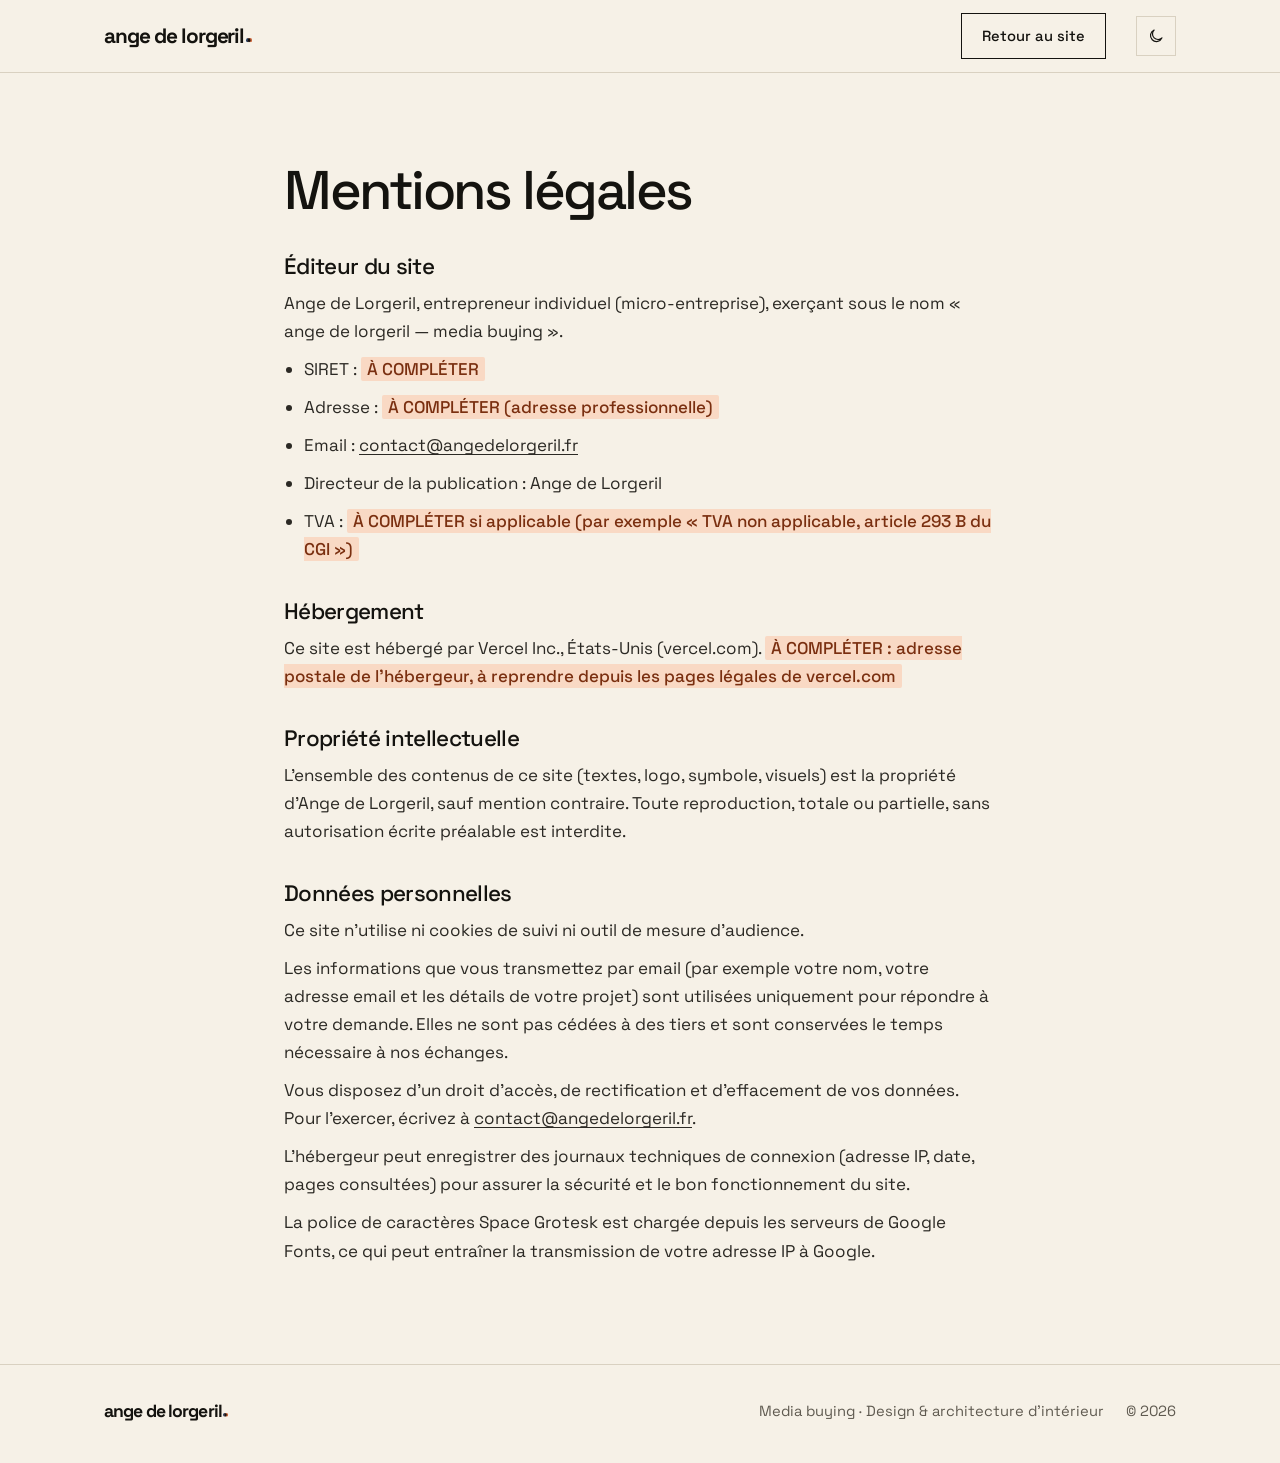
==== mentions-legales.html @ 45db8a2b "Add files via upload" ====
<!DOCTYPE html>
<html lang="fr">
<head>
<meta charset="UTF-8">
<meta name="viewport" content="width=device-width, initial-scale=1">
<title>Mentions légales — ange de lorgeril</title>
<meta name="description" content="Mentions légales du site ange de lorgeril — media buying.">
<meta name="robots" content="noindex">
<meta name="theme-color" content="#f6f1e7">

<link rel="icon" href="assets/favicon.svg" type="image/svg+xml">
<link rel="icon" href="assets/favicon-32.png" sizes="32x32" type="image/png">
<link rel="icon" href="assets/favicon.ico" sizes="any">
<link rel="apple-touch-icon" href="assets/apple-touch-icon.png">

<link rel="preconnect" href="https://fonts.googleapis.com">
<link rel="preconnect" href="https://fonts.gstatic.com" crossorigin>
<link href="https://fonts.googleapis.com/css2?family=Space+Grotesk:wght@300;400;500;700&display=swap" rel="stylesheet">
<script>
(function(){try{var t=localStorage.getItem('theme');if(t!=='dark'&&t!=='light'){t=window.matchMedia&&matchMedia('(prefers-color-scheme: dark)').matches?'dark':'light'}document.documentElement.setAttribute('data-theme',t);var m=document.querySelector('meta[name=theme-color]');if(m)m.setAttribute('content',t==='dark'?'#14130f':'#f6f1e7')}catch(e){}})();
</script>
<link rel="stylesheet" href="style.css">
</head>
<body>

<svg width="0" height="0" style="position:absolute" aria-hidden="true" focusable="false">
  <symbol id="mk" viewBox="8 20 84 60">
    <circle cx="38" cy="50" r="30" fill="var(--a)"/>
    <circle cx="62" cy="50" r="30" fill="var(--b)"/>
    <path d="M50,22.505 A30,30 0 0 1 50,77.495 A30,30 0 0 1 50,22.505 Z" fill="var(--lens)"/>
  </symbol>
</svg>

<header class="top">
  <div class="wrap">
    <a class="wm" href="index.html" aria-label="ange de lorgeril, retour à l'accueil">ange de lorgeril<svg class="g" aria-hidden="true"><use href="#mk"/></svg></a>
    <nav><a class="btn ghost" href="index.html">Retour au site</a>      <button class="theme" type="button" id="theme-toggle" aria-label="Passer en mode sombre" title="Mode clair / sombre">
        <svg class="moon" viewBox="0 0 24 24" width="18" height="18" fill="none" stroke="currentColor" stroke-width="1.6" stroke-linecap="round" stroke-linejoin="round" aria-hidden="true"><path d="M20 14.5A8 8 0 1 1 9.5 4a6.5 6.5 0 0 0 10.5 10.5z"/></svg>
        <svg class="sun" viewBox="0 0 24 24" width="18" height="18" fill="none" stroke="currentColor" stroke-width="1.6" stroke-linecap="round" aria-hidden="true"><circle cx="12" cy="12" r="4"/><path d="M12 2v2M12 20v2M2 12h2M20 12h2M4.9 4.9l1.4 1.4M17.7 17.7l1.4 1.4M4.9 19.1l1.4-1.4M17.7 6.3l1.4-1.4"/></svg>
      </button>
    </nav>
  </div>
</header>

<!-- Les passages surlignés (classe "todo") sont à compléter : voir A-COMPLETER.md.
     Ce texte est un modèle de départ : faites-le relire avant publication. -->
<main class="legal">
  <div class="wrap">
    <h1>Mentions légales</h1>

    <h2>Éditeur du site</h2>
    <p>Ange de Lorgeril, entrepreneur individuel (micro-entreprise), exerçant sous le nom « ange de lorgeril — media buying ».</p>
    <ul>
      <li>SIRET : <span class="todo">À COMPLÉTER</span></li>
      <li>Adresse : <span class="todo">À COMPLÉTER (adresse professionnelle)</span></li>
      <li>Email : <a href="mailto:contact@angedelorgeril.fr">contact@angedelorgeril.fr</a></li>
      <li>Directeur de la publication : Ange de Lorgeril</li>
      <li>TVA : <span class="todo">À COMPLÉTER si applicable (par exemple « TVA non applicable, article 293 B du CGI »)</span></li>
    </ul>

    <h2>Hébergement</h2>
    <p>Ce site est hébergé par Vercel Inc., États-Unis (vercel.com). <span class="todo">À COMPLÉTER : adresse postale de l'hébergeur, à reprendre depuis les pages légales de vercel.com</span></p>

    <h2>Propriété intellectuelle</h2>
    <p>L'ensemble des contenus de ce site (textes, logo, symbole, visuels) est la propriété d'Ange de Lorgeril, sauf mention contraire. Toute reproduction, totale ou partielle, sans autorisation écrite préalable est interdite.</p>

    <h2>Données personnelles</h2>
    <p>Ce site n'utilise ni cookies de suivi ni outil de mesure d'audience.</p>
    <p>Les informations que vous transmettez par email (par exemple votre nom, votre adresse email et les détails de votre projet) sont utilisées uniquement pour répondre à votre demande. Elles ne sont pas cédées à des tiers et sont conservées le temps nécessaire à nos échanges.</p>
    <p>Vous disposez d'un droit d'accès, de rectification et d'effacement de vos données. Pour l'exercer, écrivez à <a href="mailto:contact@angedelorgeril.fr">contact@angedelorgeril.fr</a>.</p>
    <p>L'hébergeur peut enregistrer des journaux techniques de connexion (adresse IP, date, pages consultées) pour assurer la sécurité et le bon fonctionnement du site.</p>
    <!-- À SUPPRIMER une fois la police hébergée localement (voir A-COMPLETER.md) : -->
    <p>La police de caractères Space Grotesk est chargée depuis les serveurs de Google Fonts, ce qui peut entraîner la transmission de votre adresse IP à Google.</p>
  </div>
</main>

<footer class="bottom">
  <div class="wrap">
    <a class="wm" href="index.html">ange de lorgeril<svg class="g" aria-hidden="true"><use href="#mk"/></svg></a>
    <ul>
      <li>Media buying · Design &amp; architecture d'intérieur</li>
      <li>© <span id="annee">2026</span></li>
    </ul>
  </div>
</footer>
<script>document.getElementById('annee').textContent = new Date().getFullYear();

  // Interrupteur clair / sombre
  (function () {
    var b = document.getElementById('theme-toggle');
    if (!b) return;
    var root = document.documentElement;
    function sync() {
      var dark = root.getAttribute('data-theme') === 'dark';
      b.setAttribute('aria-label', dark ? 'Passer en mode clair' : 'Passer en mode sombre');
      var m = document.querySelector('meta[name=theme-color]');
      if (m) m.setAttribute('content', dark ? '#14130f' : '#f6f1e7');
    }
    sync();
    b.addEventListener('click', function () {
      var next = root.getAttribute('data-theme') === 'dark' ? 'light' : 'dark';
      root.setAttribute('data-theme', next);
      try { localStorage.setItem('theme', next); } catch (e) {}
      sync();
    });
  })();
</script>
</body>
</html>
---- style.css ----
/* ange de lorgeril — media buying
   Charte : crème / noir encre, bleu encre + terracotta en touches, Space Grotesk */

:root{
  --ink:#14130f;
  --paper:#f6f1e7;
  --white:#ffffff;
  --a:#1d3557;          /* bleu encre : casquette media buyer */
  --b:#c8643b;          /* terracotta : casquette designer */
  --lens:#14130f;       /* zone commune des deux cercles */
  --stone:#5f5a50;      /* texte secondaire (contraste suffisant sur crème) */
  --line:#d9d1c1;
  --max:1120px;
}
.dark{--a:#86a9de;--lens:#f6f1e7}

*{box-sizing:border-box;margin:0;padding:0}
html{scroll-behavior:smooth;-webkit-text-size-adjust:100%}
body{
  font-family:'Space Grotesk',system-ui,-apple-system,'Segoe UI',sans-serif;
  background:var(--paper);color:var(--ink);
  font-size:1.0625rem;line-height:1.65;font-weight:400;
  -webkit-font-smoothing:antialiased;
}
a{color:inherit}
img,svg{display:block;max-width:100%}
.wrap{max-width:var(--max);margin:0 auto;padding:0 24px}

:focus-visible{outline:2px solid var(--b);outline-offset:3px}
.skip{position:absolute;left:-999px;top:8px;background:var(--ink);color:var(--paper);padding:10px 16px;z-index:100}
.skip:focus{left:8px}

/* ---------- Titres & signature (le point focal) ---------- */
h1,h2,h3{font-weight:500;letter-spacing:-.045em;line-height:1.02}
.g{display:inline-block;vertical-align:baseline;width:.26em;height:.185em;margin-left:.07em}
.wm{font-weight:700;letter-spacing:-.05em;line-height:1;text-transform:lowercase;white-space:nowrap;text-decoration:none}
.wm .g{width:.3em;height:.21em;margin-left:.08em}
.kicker{font-size:.78rem;text-transform:uppercase;letter-spacing:.2em;font-weight:500;color:var(--stone);margin-bottom:18px}
h1,h2{text-wrap:balance}
h2{font-size:clamp(2rem,4.4vw,3.2rem);margin-bottom:22px;max-width:760px}
.lead{font-size:clamp(1.1rem,1.6vw,1.3rem);line-height:1.55;max-width:560px}

/* ---------- Boutons ---------- */
.btn{
  display:inline-flex;align-items:center;gap:10px;
  padding:15px 28px;border:1.5px solid var(--ink);
  background:var(--ink);color:var(--paper);
  font:inherit;font-weight:500;font-size:1rem;text-decoration:none;
  transition:background .2s,color .2s,border-color .2s;
}
.btn:hover{background:var(--a);border-color:var(--a)}
.btn.ghost{background:transparent;color:var(--ink)}
.btn.ghost:hover{background:var(--ink);color:var(--paper);border-color:var(--ink)}
.dark .btn{background:var(--paper);color:var(--ink);border-color:var(--paper)}
.dark .btn:hover{background:var(--white);border-color:var(--white)}
.dark .btn.ghost{background:transparent;color:var(--paper)}
.dark .btn.ghost:hover{background:var(--paper);color:var(--ink)}
.btns{display:flex;gap:14px;flex-wrap:wrap}

/* ---------- En-tête ---------- */
header.top{position:sticky;top:0;z-index:50;background:rgba(246,241,231,.94);backdrop-filter:blur(8px);border-bottom:1px solid var(--line)}
header.top .wrap{display:flex;align-items:center;justify-content:space-between;height:72px;gap:20px}
header.top .wm{font-size:1.3rem}
header.top nav{display:flex;align-items:center;gap:30px;font-size:.95rem}
header.top nav a{text-decoration:none}
header.top nav a:not(.btn):hover{text-decoration:underline;text-underline-offset:6px;text-decoration-thickness:1.5px}
header.top .btn{padding:10px 20px;font-size:.92rem}

/* ---------- Accroche ---------- */
.hero{position:relative;overflow:hidden;padding:clamp(56px,9vw,120px) 0 clamp(64px,9vw,120px)}
.hero .wrap{display:grid;grid-template-columns:1.15fr .85fr;gap:48px;align-items:center;position:relative}
.hero h1{font-size:clamp(2.7rem,7.2vw,5.6rem);margin-bottom:28px}
.hero .lead{margin-bottom:36px}
.hero .sub{font-weight:500;font-size:clamp(1.15rem,2vw,1.5rem);letter-spacing:-.02em;margin-bottom:14px;max-width:560px}
.art{position:relative;aspect-ratio:1;display:flex;align-items:center;justify-content:center}
.art::before{
  content:"";position:absolute;inset:-6%;
  background-image:radial-gradient(circle,rgba(20,19,15,.34) 1.5px,transparent 1.8px);
  background-size:20px 20px;
  -webkit-mask-image:radial-gradient(circle at 55% 50%,#000 0,transparent 68%);
          mask-image:radial-gradient(circle at 55% 50%,#000 0,transparent 68%);
}
.art svg{position:relative;width:100%;height:auto}

/* ---------- Sections ---------- */
section{padding:clamp(64px,9vw,112px) 0;border-top:1px solid var(--line)}
section.dark{background:var(--ink);color:var(--paper);border-top:none}

/* Pour qui */
.who{display:grid;grid-template-columns:repeat(3,1fr);gap:28px;margin-top:44px}
.who article{border-top:2px solid var(--ink);padding-top:20px}
.who h3{font-size:1.45rem;margin-bottom:10px}
.who p{color:var(--stone);font-size:1rem}

/* Services */
.svc{margin-top:44px;border-top:2px solid var(--ink)}
.row{display:grid;grid-template-columns:90px .9fr 1.5fr;gap:28px;padding:34px 0;border-bottom:1px solid var(--line);align-items:baseline;transition:background .2s}
.row .n{font-size:1.1rem;font-weight:500;color:var(--b)}
.row h3{font-size:clamp(1.6rem,2.8vw,2.2rem)}
.row p{color:var(--stone);max-width:520px}

/* Méthode */
.steps{display:grid;grid-template-columns:repeat(4,1fr);gap:28px;margin-top:44px}
.step{border-top:2px solid var(--ink);padding-top:18px}
.step .n{display:block;font-size:2.6rem;font-weight:500;letter-spacing:-.05em;color:var(--b);line-height:1;margin-bottom:14px}
.step h3{font-size:1.3rem;margin-bottom:8px}
.step p{font-size:.97rem;color:var(--stone)}

/* À propos */
.about{background:#efe8d9}
.about .wrap{display:grid;grid-template-columns:.9fr 1.1fr;gap:72px;align-items:start}
.about .mark{width:min(260px,70%);margin-top:34px}
.about p{margin-bottom:18px;max-width:560px}
.values{display:grid;grid-template-columns:1fr 1fr;border-top:1px solid var(--ink);margin-top:30px}
.values div{padding:14px 0;border-bottom:1px solid var(--line);font-weight:500}
.values div:nth-child(odd){padding-right:16px}

/* Réalisations */
.soon{margin-top:34px;border:1.5px dashed var(--stone);padding:34px 30px;max-width:640px}
.soon p{color:var(--stone)}

/* FAQ */
.faq{margin-top:34px;max-width:820px;border-top:2px solid var(--ink)}
.faq details{border-bottom:1px solid var(--line)}
.faq summary{list-style:none;cursor:pointer;padding:22px 40px 22px 0;font-weight:500;font-size:1.15rem;letter-spacing:-.02em;position:relative}
.faq summary::-webkit-details-marker{display:none}
.faq summary::after{content:"+";position:absolute;right:4px;top:18px;font-size:1.6rem;font-weight:400;color:var(--b);transition:transform .2s}
.faq details[open] summary::after{transform:rotate(45deg)}
.faq details p{padding:0 40px 24px 0;color:var(--stone);max-width:680px}

/* Contact */
.contact{position:relative;overflow:hidden}
.contact::before{
  content:"";position:absolute;right:-6%;top:-10%;width:60%;height:120%;
  background-image:radial-gradient(circle,rgba(246,241,231,.26) 1.5px,transparent 1.8px);
  background-size:22px 22px;
  -webkit-mask-image:radial-gradient(circle at 70% 50%,#000 0,transparent 66%);
          mask-image:radial-gradient(circle at 70% 50%,#000 0,transparent 66%);
}
.contact .wrap{position:relative}
.contact h2{font-size:clamp(2.4rem,6vw,4.6rem);max-width:820px}
.contact .lead{margin-bottom:34px;color:#d8d2c4}
.contact .mail{margin-top:26px;font-size:1rem;color:#d8d2c4}
.contact .mail a{color:var(--paper)}

/* Pied de page */
footer.bottom{padding:34px 0 40px;font-size:.92rem;color:var(--stone);border-top:1px solid var(--line)}
footer.bottom .wrap{display:flex;justify-content:space-between;align-items:center;gap:18px;flex-wrap:wrap}
footer.bottom .wm{font-size:1.1rem;color:var(--ink)}
footer.bottom ul{display:flex;gap:22px;list-style:none;flex-wrap:wrap}
footer.bottom a{text-decoration:none}
footer.bottom a:hover{text-decoration:underline;text-underline-offset:4px}
.dark.contact + footer.bottom{border-top:none}

/* Apparition douce (uniquement si JavaScript actif) */
.js .rv{opacity:0;transform:translateY(16px);transition:opacity .7s ease,transform .7s ease}
.js .rv.in{opacity:1;transform:none}
@media (prefers-reduced-motion:reduce){
  html{scroll-behavior:auto}
  .js .rv{opacity:1;transform:none;transition:none}
}

/* ---------- Page mentions légales ---------- */
.legal{padding:clamp(48px,7vw,96px) 0}
.legal .wrap{max-width:760px}
.legal h1{font-size:clamp(2.2rem,5vw,3.4rem);margin-bottom:34px}
.legal h2{font-size:1.4rem;margin:38px 0 10px;letter-spacing:-.03em}
.legal p,.legal li{color:#2b2924;margin-bottom:10px}
.legal ul{margin:0 0 10px 20px}
.legal a{text-underline-offset:3px}
.todo{background:#f9d9c4;color:#7a2f10;padding:1px 6px;border-radius:2px;font-weight:500}

/* ---------- Mobile ---------- */
@media (max-width:900px){
  header.top nav a:not(.btn){display:none}
  .hero .wrap{grid-template-columns:1fr;gap:20px}
  .art{max-width:420px;order:-1;margin:0 auto 6px}
  .who,.steps{grid-template-columns:1fr 1fr}
  .row{grid-template-columns:56px 1fr;gap:6px 16px}
  .row p{grid-column:2}
  .about .wrap{grid-template-columns:1fr;gap:20px}
  .about .mark{display:none}
}
@media (max-width:600px){
  .contact::before{opacity:.45}
  .wrap{padding:0 20px}
  .who,.steps{grid-template-columns:1fr}
  .btn{width:100%;justify-content:center}
  header.top .btn{width:auto}
  .values{grid-template-columns:1fr}
  .values div:nth-child(odd){padding-right:0}
  footer.bottom .wrap{flex-direction:column;align-items:flex-start}
}

/* =====================================================
   VERSION SOMBRE — activée par <html data-theme="dark">
   Fond noir encre, texte crème, bleu clair + terracotta,
   zone commune des cercles en crème (comme le logo sur fond sombre)
   ===================================================== */
html[data-theme="dark"]{
  --ink:#f6f1e7;        /* texte (crème) */
  --paper:#14130f;      /* fond (noir encre) */
  --white:#1c1b17;
  --a:#86a9de;          /* bleu encre éclairci pour le fond sombre */
  --lens:#f6f1e7;
  --stone:#b2ac9f;
  --line:#34322c;
  color-scheme:dark;
}
html[data-theme="dark"] header.top{background:rgba(20,19,15,.92)}
html[data-theme="dark"] .art::before{background-image:radial-gradient(circle,rgba(246,241,231,.30) 1.5px,transparent 1.8px)}
html[data-theme="dark"] .about{background:#1b1a16}
html[data-theme="dark"] .btn:hover{color:#14130f}
html[data-theme="dark"] .btn.ghost:hover{color:#14130f}
/* Bloc contact : légèrement relevé, boutons identiques au reste du site */
html[data-theme="dark"] section.dark{background:#1b1a16;color:var(--ink);border-top:1px solid var(--line)}
html[data-theme="dark"] .dark .btn{background:var(--ink);color:#14130f;border-color:var(--ink)}
html[data-theme="dark"] .dark .btn:hover{background:var(--a);border-color:var(--a);color:#14130f}
html[data-theme="dark"] .dark .btn.ghost{background:transparent;color:var(--ink)}
html[data-theme="dark"] .dark .btn.ghost:hover{background:var(--ink);color:#14130f;border-color:var(--ink)}
html[data-theme="dark"] .contact .mail a{color:var(--ink)}
html[data-theme="dark"] .legal p,
html[data-theme="dark"] .legal li{color:#ddd7ca}
html[data-theme="dark"] footer.bottom{border-top:1px solid var(--line)}

/* Interrupteur clair / sombre */
.theme{width:40px;height:40px;padding:0;display:inline-flex;align-items:center;justify-content:center;background:transparent;color:var(--ink);border:1px solid var(--line);cursor:pointer;flex:none;transition:border-color .2s,background .2s}
.theme:hover{border-color:var(--ink)}
.theme:focus-visible{outline:2px solid var(--b);outline-offset:3px}
.theme .sun{display:none}
html[data-theme="dark"] .theme .moon{display:none}
html[data-theme="dark"] .theme .sun{display:block}
body{transition:background-color .25s,color .25s}
@media (prefers-reduced-motion:reduce){body{transition:none}}
header.top .btn{white-space:nowrap}
@media (max-width:600px){
  header.top .wrap{gap:12px}
  header.top nav{gap:10px}
  header.top .btn{padding:10px 14px;font-size:.88rem}
  .theme{width:38px;height:38px}
}

/* Formule */
.offer{display:grid;grid-template-columns:1.15fr 1fr;border:1px solid var(--line);background:var(--white);margin-top:40px}
.offer>div{padding:36px}
.offer>div+div{border-left:1px solid var(--line)}
.offer h3{font-size:1.15rem;font-weight:500;margin:0 0 18px}
.offer ul{list-style:none;margin:0;padding:0;display:grid;gap:12px}
.offer li{position:relative;padding-left:22px;color:var(--stone);line-height:1.5}
.offer li::before{content:"";position:absolute;left:0;top:.55em;width:8px;height:8px;border-radius:50%;background:var(--b)}
.offer .launch{grid-column:1/-1;border-left:0;border-top:1px solid var(--line);display:flex;flex-direction:column;align-items:flex-start;gap:16px}
.offer .launch p{margin:0}
.offer .launch .note{font-size:.92rem;color:var(--stone)}
.offer .launch .note a{color:var(--ink)}
@media (max-width:900px){
  .offer{grid-template-columns:1fr}
  .offer>div+div{border-left:0;border-top:1px solid var(--line)}
  .offer>div{padding:28px 22px}
}
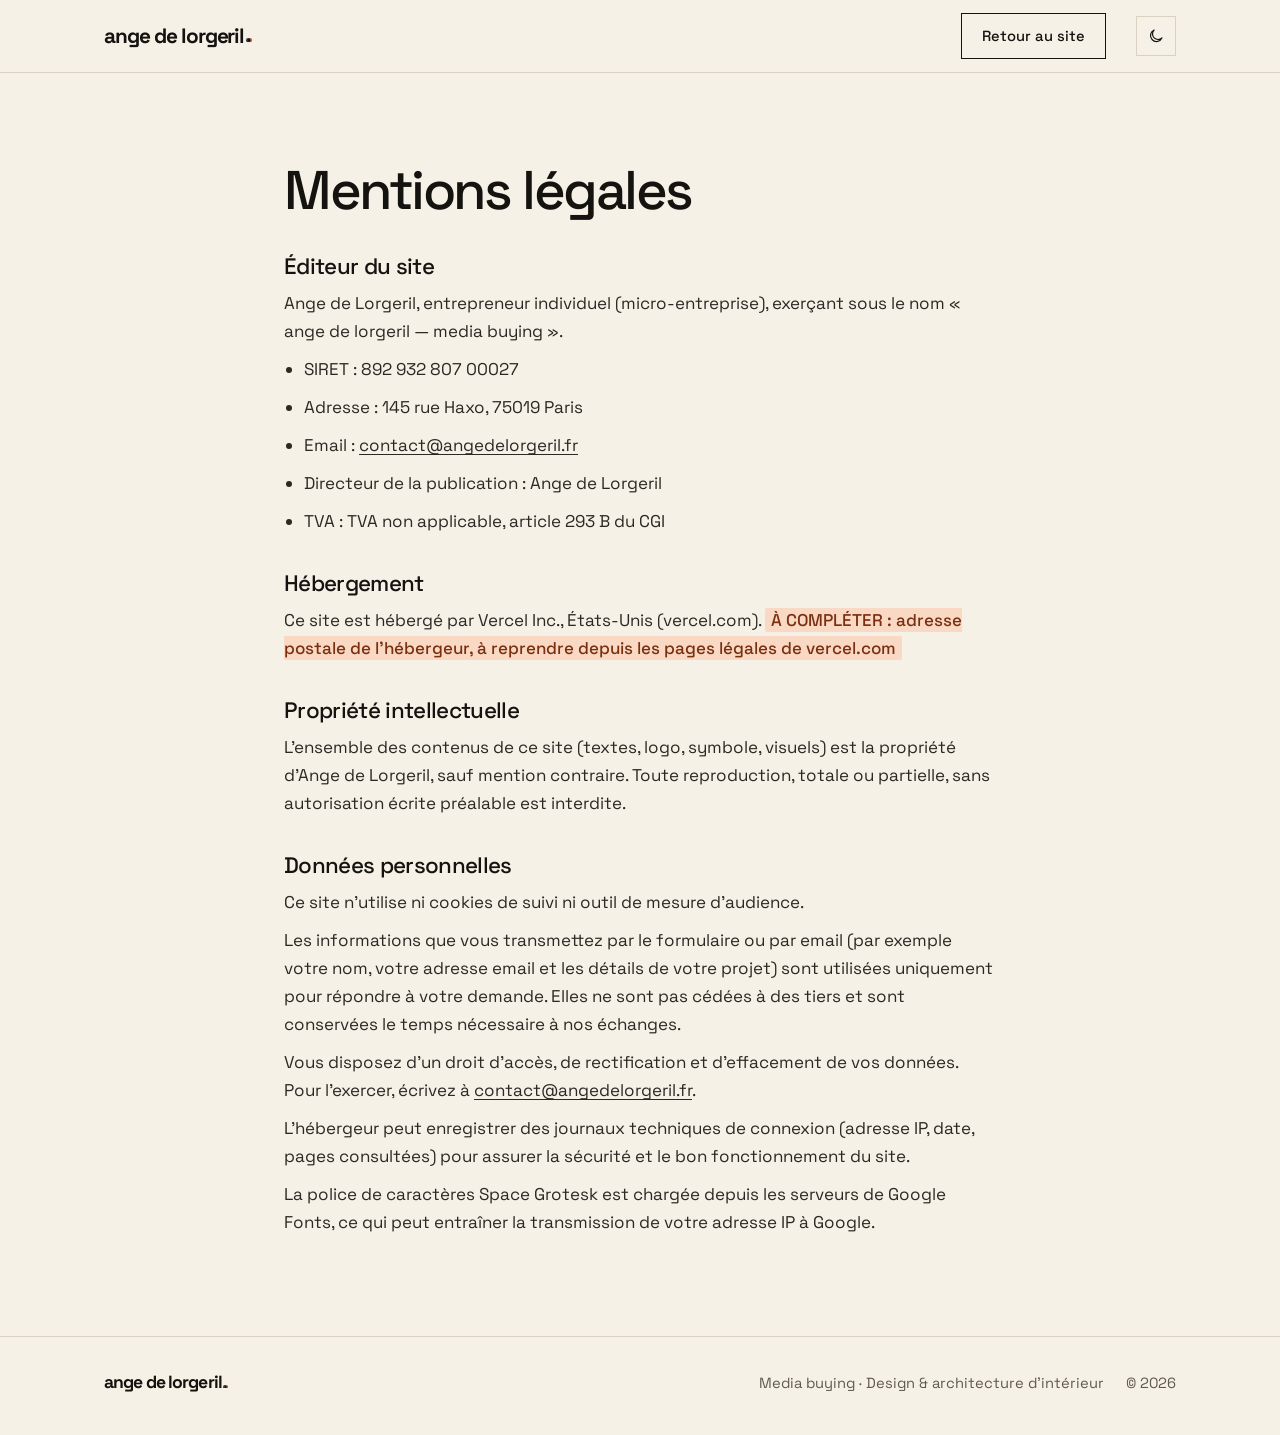
==== commit 276bb3c6: "Add files via upload" ====
--- a/mentions-legales.html
+++ b/mentions-legales.html
@@ -51,11 +51,11 @@
     <h2>Éditeur du site</h2>
     <p>Ange de Lorgeril, entrepreneur individuel (micro-entreprise), exerçant sous le nom « ange de lorgeril — media buying ».</p>
     <ul>
-      <li>SIRET : <span class="todo">À COMPLÉTER</span></li>
-      <li>Adresse : <span class="todo">À COMPLÉTER (adresse professionnelle)</span></li>
+      <li>SIRET : 892 932 807 00027</li>
+      <li>Adresse : 145 rue Haxo, 75019 Paris</li>
       <li>Email : <a href="mailto:contact@angedelorgeril.fr">contact@angedelorgeril.fr</a></li>
       <li>Directeur de la publication : Ange de Lorgeril</li>
-      <li>TVA : <span class="todo">À COMPLÉTER si applicable (par exemple « TVA non applicable, article 293 B du CGI »)</span></li>
+      <li>TVA : TVA non applicable, article 293 B du CGI</li>
     </ul>
 
     <h2>Hébergement</h2>
@@ -66,7 +66,7 @@
 
     <h2>Données personnelles</h2>
     <p>Ce site n'utilise ni cookies de suivi ni outil de mesure d'audience.</p>
-    <p>Les informations que vous transmettez par email (par exemple votre nom, votre adresse email et les détails de votre projet) sont utilisées uniquement pour répondre à votre demande. Elles ne sont pas cédées à des tiers et sont conservées le temps nécessaire à nos échanges.</p>
+    <p>Les informations que vous transmettez par le formulaire ou par email (par exemple votre nom, votre adresse email et les détails de votre projet) sont utilisées uniquement pour répondre à votre demande. Elles ne sont pas cédées à des tiers et sont conservées le temps nécessaire à nos échanges.</p>
     <p>Vous disposez d'un droit d'accès, de rectification et d'effacement de vos données. Pour l'exercer, écrivez à <a href="mailto:contact@angedelorgeril.fr">contact@angedelorgeril.fr</a>.</p>
     <p>L'hébergeur peut enregistrer des journaux techniques de connexion (adresse IP, date, pages consultées) pour assurer la sécurité et le bon fonctionnement du site.</p>
     <!-- À SUPPRIMER une fois la police hébergée localement (voir A-COMPLETER.md) : -->
--- a/style.css
+++ b/style.css
@@ -257,3 +257,20 @@
   .offer>div+div{border-left:0;border-top:1px solid var(--line)}
   .offer>div{padding:28px 22px}
 }
+
+/* Formulaire de contact */
+.cform{display:grid;gap:16px;max-width:640px;margin:28px 0 8px}
+.cform .frow{display:grid;grid-template-columns:1fr 1fr;gap:16px}
+.cform label{display:grid;gap:6px;font-size:.92rem}
+.cform input,.cform select,.cform textarea{font:inherit;color:inherit;background:transparent;border:1.5px solid currentColor;border-radius:10px;padding:12px 14px;opacity:.95;width:100%}
+.cform select option{color:#14130f}
+.cform input:focus,.cform select:focus,.cform textarea:focus{outline:2px solid var(--a);outline-offset:2px}
+.cform .hp{position:absolute;left:-9999px;width:1px;height:1px;opacity:0}
+.cform .btn{cursor:pointer;font:inherit}
+.fstatus{min-height:1.4em;font-size:.95rem;margin:0}
+@media (max-width:600px){.cform .frow{grid-template-columns:1fr}}
+
+/* Portrait (à propos) */
+.about .portrait{display:block;width:min(360px,100%);height:auto;aspect-ratio:1/1;object-fit:cover;border-radius:18px;margin-top:28px}
+.about .mark{width:min(150px,40%);margin-top:28px}
+@media (max-width:900px){.about .portrait{width:min(300px,100%)}}
